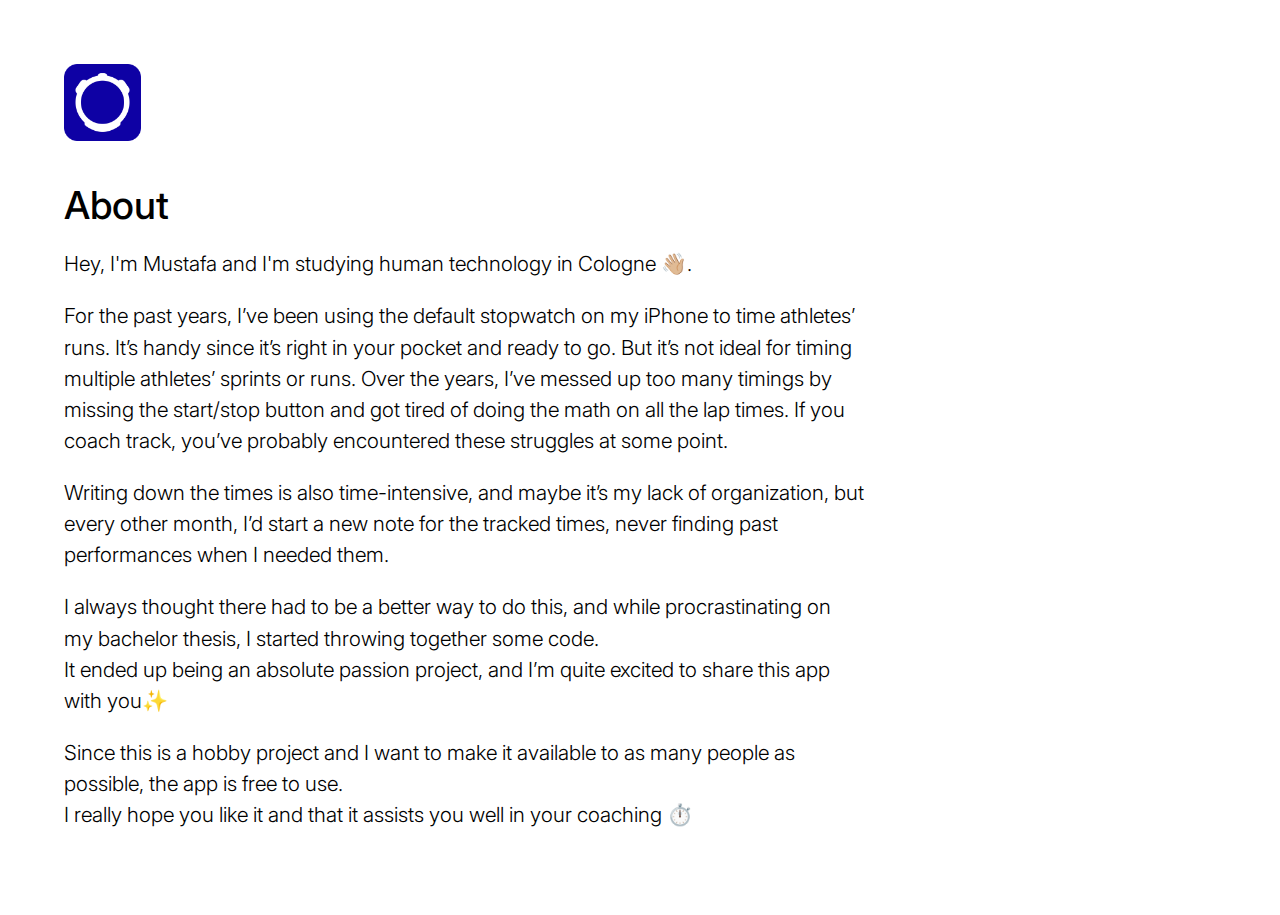
==== about.html @ 4d1bce12 "Added existing html, css files and assets folder into the repo" ====
<!doctype html>
<html lang="en">
    <head>
        <meta charset="UTF-8" />
        <meta name="viewport" content="width=device-width, initial-scale=1.0" />
        <title>Sprint Stopwatch</title>
        <link rel="stylesheet" href="styles.css" />
        <link rel="icon" type="image/png" sizes="16x16" href="assets/images/favicons/Favicon-16x16-light.png" media="(prefers-color-scheme: light)">
        <link rel="icon" type="image/png" sizes="16x16" href="assets/images/favicons/Favicon-16x16-dark.png" media="(prefers-color-scheme: dark)">
        <link rel="icon" type="image/png" sizes="32x32" href="assets/images/favicons/Favicon-32x32-light.png" media="(prefers-color-scheme: light)">
        <link rel="icon" type="image/png" sizes="32x32" href="assets/images/favicons/Favicon-32x32-dark.png" media="(prefers-color-scheme: dark)">
    </head>
    </head>
    <body>
            <div class="privacy-content">
               <a href="index.html" class="link-as-logo">
                   <picture>
                       <source srcset="assets/images/applogo/SprintStopwatch_AppIcon_V2.2_Blue_RoundedCorners.png" media="(prefers-color-scheme: light)">
                       <source srcset="assets/images/applogo/SprintStopwatch_AppIcon_V2.2_Dark_RoundedCorners.png" media="(prefers-color-scheme: dark)">
                       <img class="logo-link" src="assets/images/applogo/SprintStopwatch_AppIcon_V2.2_Blue_RoundedCorners.png" alt="Sprint Stopwatch Logo"/>
                   </picture>
               </a>
               <h3>About</h3>
               <p>
                   Hey, I'm Mustafa and I'm studying human technology in Cologne 👋🏼.
               </p>
               <p>
                   For the past years, I’ve been using the default stopwatch on my iPhone to time athletes’ runs. It’s handy since it’s right in your pocket and ready to go. But it’s not ideal for timing multiple athletes’ sprints or runs. Over the years, I’ve messed up too many timings by missing the start/stop button and got tired of doing the math on all the lap times. If you coach track, you’ve probably encountered these struggles at some point.
               </p>
               <p>
               Writing down the times is also time-intensive, and maybe it’s my lack of organization, but every other month, I’d start a new note for the tracked times, never finding past performances when I needed them.
               </p>
               <p>
                   I always thought there had to be a better way to do this, and while procrastinating on my bachelor thesis, I started throwing together some code.<br>
                   It ended up being an absolute passion project, and I’m quite excited to share this app with you✨
               </p>
               <p>
                   Since this is a hobby project and I want to make it available to as many people as possible, the app is free to use.<br>
                   I really hope you like it and that it assists you well in your coaching ⏱️
               </p>
            </div>
    </body>
</html>
---- styles.css ----
:root {
    /*--fs-600: 3.2rem;*/
    --fs-500: 2.4rem;
    --fs-400: 1.9rem;
    --textpadding: 1.2rem;
    --cp: 4rem;
    --vpt: 3.2rem;
    --vpb: 0rem;
    --bm: 2rem;
    --badgewidth: 12rem;
    --logowidth: 6.6rem;
    --img-on-video-width: 19.6rem;
    --img-on-video-height: 40.6rem;
    --videowidth: 17.57rem;
    --logo-as-link-width: 4.8rem;
    --logo-as-link-pb: 1.1rem;
    --text: 1.3rem;
    --text-fw: 300;
}

@media (max-width: /*722*/450px) {
    :root {
        /*--fs-600: 2.9rem;*/
        --fs-500: 1.33rem;
        --fs-400: 1.32rem;
        --fs-footer: 0.95rem;
        --textpadding: 0.8rem;
        --cp: 2rem;
        --vpt: 2.8rem;
        --bm: 2rem;
        --badgewidth: 10.5rem;
        --logowidth: 4.8rem;
        --img-on-video-width: 15.4rem;
        --img-on-video-height: 31.9rem;
        --videowidth: 13.805rem;
        --logo-as-link-width: 3.8rem;
        --logo-as-link-pb: 0.7rem;
        --text: 0.95rem;
        ---text-fw: 400;
    }
}
@media (max-width: /*722*/380px) {
    :root {
        /*--fs-600: 2.9rem;*/
        --fs-500: 1.23rem;
        --fs-400: 1.12rem;
        --fs-footer: 0.9rem;
        --textpadding: 0.8rem;
        --cp: 2rem;
        --vpt: 2.8rem;
        --bm: 2rem;
        --badgewidth: 10.5rem;
        --logowidth: 4.8rem;
        --img-on-video-width: 14rem;
        --img-on-video-height: 29rem;
        --videowidth: 12.55rem;
        --logo-as-link-width: 3.4rem;
        --logo-as-link-pb: 0.5rem;
        --text: 0.9rem;
    }
}

html,
body {
    font-family: Inter, Tahoma, Arial, sans-serif;
    margin: 0;
    padding: 0;
    text-align: left;

    display: flex;
    flex-direction: column;
    height: 100vh;
}

@media (prefers-color-scheme: dark) {
    body {
        background: black;
        color: white;
    }

    .logoStyle {
        content: url("assets/images/applogo/SprintStopwatch_AppIcon_V2.2_Dark_RoundedCorners.png");
    }
}
@media (prefers-color-scheme: light) {
    .logoStyle {
        content: url("assets/images/applogo/SprintStopwatch_AppIcon_V2.2_Blue_RoundedCorners.png");
    }
}

.container {
    display: flex;
    flex-wrap: nowrap;
    flex: 1;
}

@media (max-width: 930px) {
    :root {
        --vpb: 3.4rem;
    }
    .container {
        flex-wrap: wrap;
    }
}

.content {
    display: flex;
    flex-direction: column;
    justify-content: center;
    width: 100%;
    padding-left: var(--cp);
    padding-right: var(--cp);
    padding-top: var(--cp);
    padding-bottom: var(--bm);
}

.video {
    display: flex;
    justify-content: center;
    align-items: center;
    width: 100%;
}
.videoStyle {
    padding-top: var(--vpt);
    padding-bottom: var(--vpb);
}

.img-on-video {
    position: relative;
    width: var(--img-on-video-width);
    height: var(--img-on-video-height);
    overflow: hidden;
}

.img-on-video video {
    position: absolute;
    top: 50%;
    left: 50%;
    width: var(--videowidth);
    object-fit: cover;
    transform: translate(-50%, -50%);
}

.img-on-video img {
    position: absolute;
    top: 50%;
    left: 50%;
    width: var(--img-on-video-width);
    height: auto;
    object-fit: cover;
    pointer-events: none;
    z-index: 2;
    transform: translate(-50%, -50%);
}

.videoShape {
    background: blue;

    /* width: var(--videowidth);*/
    border-radius: 7%;
    overflow: hidden;
    -webkit-transform: translateZ(0);
}

.logoStyle {
    padding-top: var(--fs-400);
    padding-bottom: var(--textpadding);
    width: var(--logowidth);
}

.footer {
    display: flex;
    min-height: 5%;
    padding-left: var(--cp);
    padding-bottom: 16px;
}

.svg-button {
    display: inline-block;
    cursor: pointer;
    text-decoration: none; /* Remove underline from the link */
    margin-top: var(--bm);
}
.badgeStyle {
    width: var(--badgewidth);
}

.links-as-text {
    color: inherit;
    text-decoration: none;
    padding-right: 20px;
    font-size: var(--fs-footer);
    font-weight: 200;
}

.link-as-logo {
    display: inline-block;
    text-decoration: none;
}

.logo-link {
    width: var(--logo-as-link-width);
    padding-bottom: var(--logo-as-link-pb);
}

.privacy-content {
    padding: var(--cp);
}

h1 {
    font-size: var(--cp);
    margin-top: var(--textpadding);
    margin-bottom: var(--textpadding);
    font-weight: 600;
}

h3 {
    font-size: var(--fs-500);
    margin-top: var(--textpadding);
    margin-bottom: var(--textpadding);
    font-weight: 480;
}

h4 {
    font-size: var(--fs-400);
    margin-top: var(--textpadding);
    margin-bottom: var(--textpadding);
    font-weight: 300;
}

p {
    /* width: 90%;*/
    font-weight: var(--text-fw);
    font-size: var(--text);
    width: 100%;
    overflow-wrap: break-word;
    padding-right: var(--fs-footer);
    line-height: 1.5;
    max-width: 800px;
    box-sizing: border-box;
}
@font-face {
    font-family: "Inter";
    src: url("assets/fonts/Inter_28pt-SemiBold.ttf") format("truetype");
    font-weight: 600;
    font-style: normal;
}
@font-face {
    font-family: "Inter";
    src: url("assets/fonts/Inter_28pt-Medium.ttf") format("truetype");
    font-weight: 500;
    font-style: normal;
}
@font-face {
    font-family: "Inter";
    src: url("assets/fonts/Inter_24pt-Regular.ttf") format("truetype");
    font-weight: 400;
    font-style: normal;
}
@font-face {
    font-family: "Inter";
    src: url("assets/fonts/Inter_18pt-Regular.ttf") format("truetype");
    font-weight: 400;
    font-style: normal;
}
@font-face {
    font-family: "Inter";
    src: url("assets/fonts/Inter_24pt-Light.ttf") format("truetype");
    font-weight: 300;
    font-style: light;
}
@font-face {
    font-family: "Inter";
    src: url("assets/fonts/Inter_18pt-ExtraLight.ttf") format("truetype");
    font-weight: 200;
    font-style: Extra Light;
}
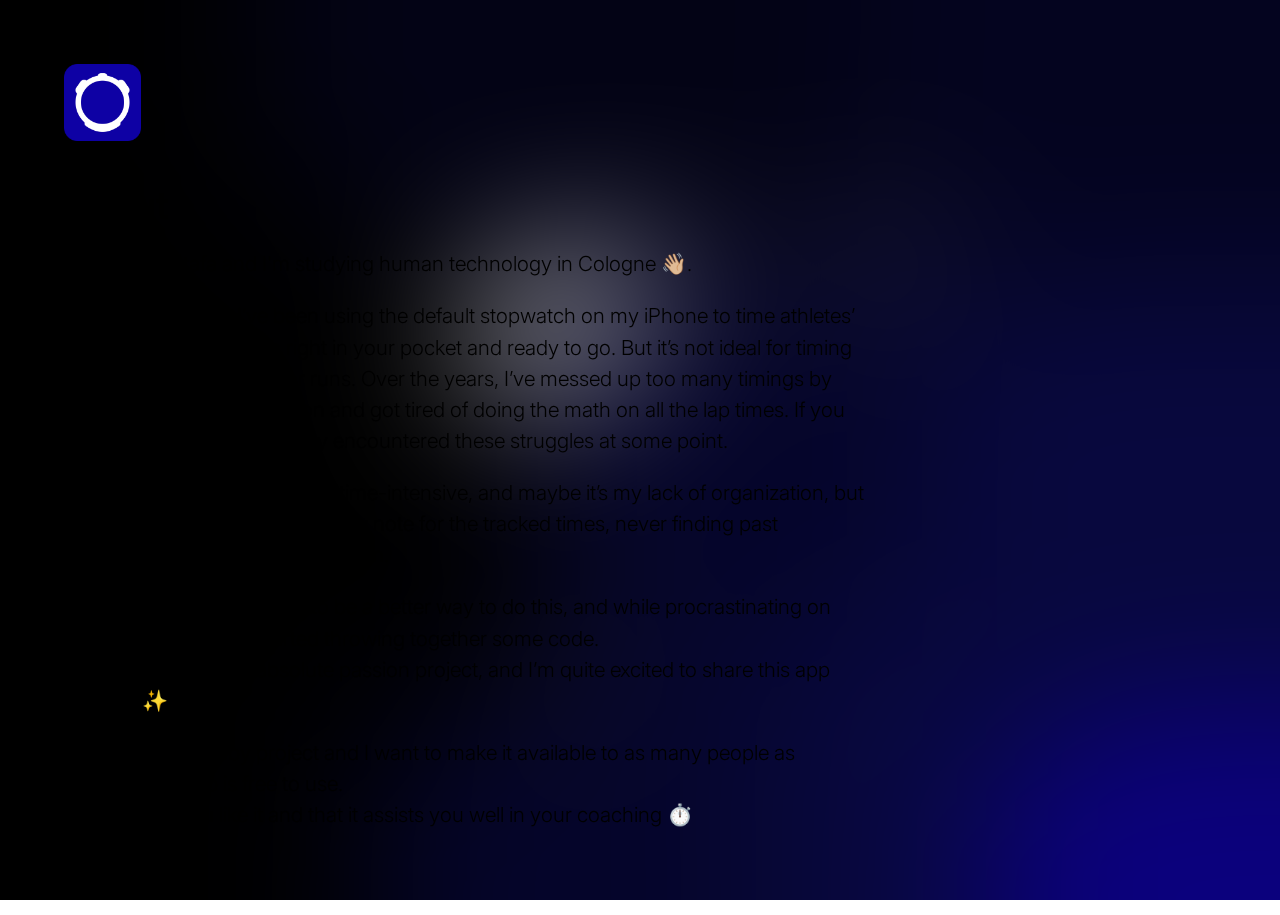
==== commit fdba1390: "added the gradient to all the html files" ====
--- a/about.html
+++ b/about.html
@@ -12,6 +12,18 @@
     </head>
     </head>
     <body>
+        <div class="gradientContainer">
+            <div></div>
+            <div></div>
+            <div></div>
+            <div></div>
+            <div></div>
+            <div></div>
+            <div></div>
+            <div></div>
+            <div></div>
+            <div></div>
+        </div>
             <div class="privacy-content">
                <a href="index.html" class="link-as-logo">
                    <picture>
--- a/styles.css
+++ b/styles.css
@@ -66,7 +66,6 @@
     margin: 0;
     padding: 0;
     text-align: left;
-
     display: flex;
     flex-direction: column;
     height: 100vh;
@@ -275,3 +274,102 @@
     font-weight: 200;
     font-style: Extra Light;
 }
+
+.gradientContainer {
+    height: 100%;
+    width: 100%;
+    position: fixed;
+    margin: auto;
+    top: 0;
+    left: 0;
+    right: 0;
+    bottom: 0;
+    box-sizing: border-box;
+    overflow: hidden;
+    z-index: -1;
+}
+.gradientContainer div {
+    position: absolute;
+    border-radius: 40%;
+}
+.gradientContainer div:nth-child(1) {
+    height: 50%;
+    width: 55%;
+    background-color: black;
+    left: -10%;
+    top: -10%;
+}
+.gradientContainer div:nth-child(2) {
+    height: 50%;
+    width: 60%;
+    background-color: #030315;
+    top: -20%;
+    right: 20%;
+}
+.gradientContainer div:nth-child(3) {
+    height: 45%;
+    width: 45%;
+    background-color: #04041f;
+    top: -10%;
+    right: -12%;
+}
+
+.gradientContainer div:nth-child(4) {
+    height: 66%;
+    width: 60%;
+    background-color: black;
+    left: -16%;
+    top: 30%;
+}
+.gradientContainer div:nth-child(5) {
+    height: 55%;
+    width: 50%;
+    background-color: #05052a;
+    top: 29%;
+    left: 42%;
+}
+.gradientContainer div:nth-child(6) {
+    height: 48%;
+    width: 40%;
+    background-color: #08083e;
+    top: 31%;
+    right: -12%;
+}
+
+.gradientContainer div:nth-child(7) {
+    height: 46%;
+    width: 43%;
+    background-color: black;
+    left: -12%;
+    bottom: -16%;
+}
+
+.gradientContainer div:nth-child(8) {
+    height: 38%;
+    width: 63%;
+    background-color: #05052a;
+    left: 29%;
+    bottom: -12%;
+}
+.gradientContainer div:nth-child(9) {
+    height: 48%;
+    width: 40%;
+    background-color: #08083e;
+    left: 59%;
+    bottom: -12%;
+}
+
+.gradientContainer div:nth-child(10) {
+    height: 37%;
+    width: 43%;
+    background-color: #0b017d;
+    bottom: -15%;
+    right: -20%;
+}
+.gradientContainer:after {
+    position: absolute;
+    content: "";
+    height: 100%;
+    width: 100%;
+    backdrop-filter: blur(80px);
+}
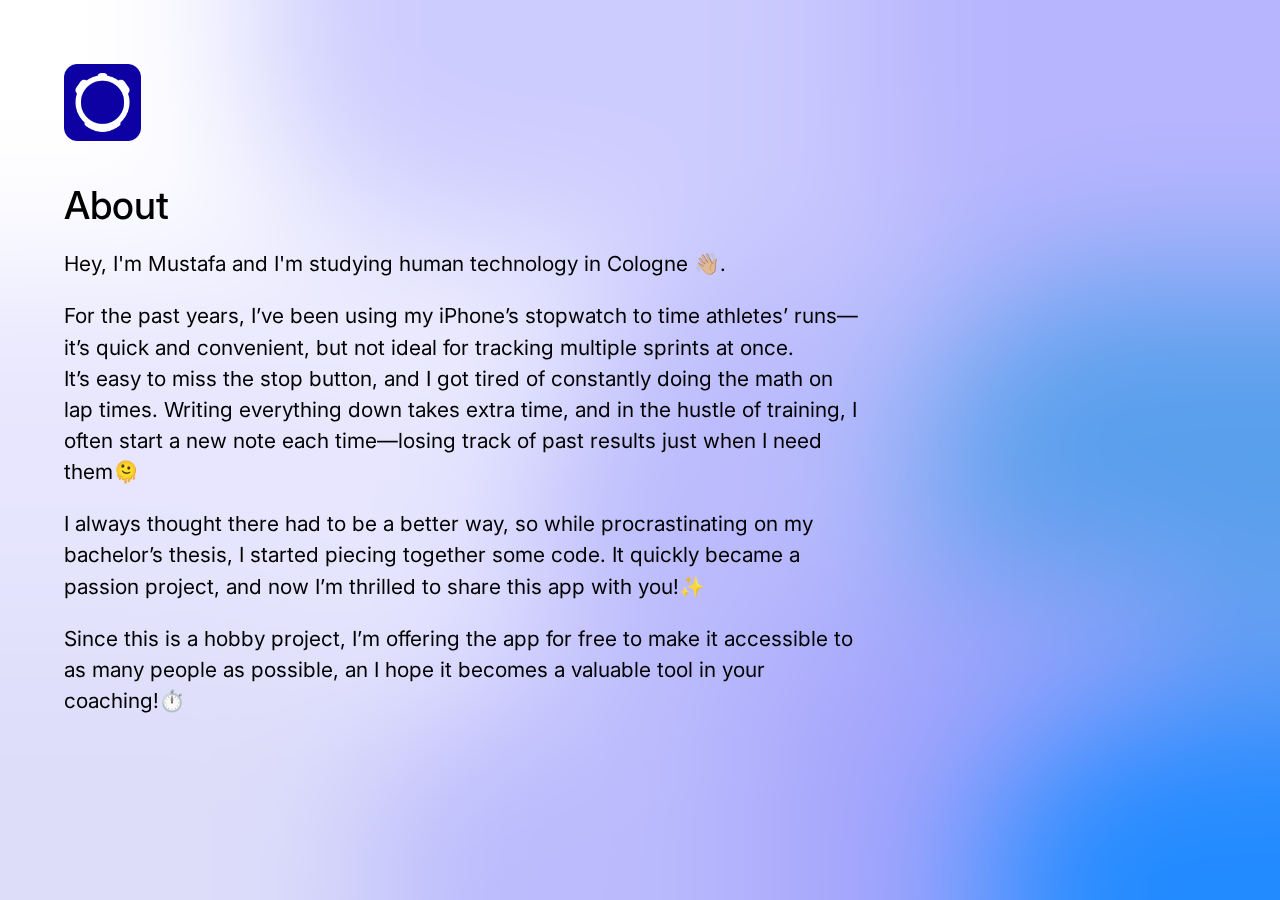
==== commit 558bb76a: "overhauled the about page description and added the privacy policy change log description" ====
--- a/about.html
+++ b/about.html
@@ -37,18 +37,14 @@
                    Hey, I'm Mustafa and I'm studying human technology in Cologne 👋🏼.
                </p>
                <p>
-                   For the past years, I’ve been using the default stopwatch on my iPhone to time athletes’ runs. It’s handy since it’s right in your pocket and ready to go. But it’s not ideal for timing multiple athletes’ sprints or runs. Over the years, I’ve messed up too many timings by missing the start/stop button and got tired of doing the math on all the lap times. If you coach track, you’ve probably encountered these struggles at some point.
+                   For the past years, I’ve been using my iPhone’s stopwatch to time athletes’ runs—it’s quick and convenient, but not ideal for tracking multiple sprints at once.<br>
+                   It’s easy to miss the stop button, and I got tired of constantly doing the math on lap times. Writing everything down takes extra time, and in the hustle of training, I often start a new note each time—losing track of past results just when I need them🫠
                </p>
                <p>
-               Writing down the times is also time-intensive, and maybe it’s my lack of organization, but every other month, I’d start a new note for the tracked times, never finding past performances when I needed them.
+                   I always thought there had to be a better way, so while procrastinating on my bachelor’s thesis, I started piecing together some code. It quickly became a passion project, and now I’m thrilled to share this app with you!✨
                </p>
                <p>
-                   I always thought there had to be a better way to do this, and while procrastinating on my bachelor thesis, I started throwing together some code.<br>
-                   It ended up being an absolute passion project, and I’m quite excited to share this app with you✨
-               </p>
-               <p>
-                   Since this is a hobby project and I want to make it available to as many people as possible, the app is free to use.<br>
-                   I really hope you like it and that it assists you well in your coaching ⏱️
+                  Since this is a hobby project, I’m offering the app for free to make it accessible to as many people as possible, an I hope it becomes a valuable tool in your coaching!⏱️
                </p>
             </div>
     </body>
--- a/styles.css
+++ b/styles.css
@@ -15,7 +15,7 @@
     --logo-as-link-width: 4.8rem;
     --logo-as-link-pb: 1.1rem;
     --text: 1.3rem;
-    --text-fw: 300;
+    --text-fw: 400;
 }
 
 @media (max-width: /*722*/450px) {
@@ -36,13 +36,13 @@
         --logo-as-link-width: 3.8rem;
         --logo-as-link-pb: 0.7rem;
         --text: 0.95rem;
-        ---text-fw: 400;
+        --text-fw: 400;
     }
 }
 @media (max-width: /*722*/380px) {
     :root {
         /*--fs-600: 2.9rem;*/
-        --fs-500: 1.23rem;
+        --fs-500: 1.28rem;
         --fs-400: 1.12rem;
         --fs-footer: 0.9rem;
         --textpadding: 0.8rem;
@@ -57,6 +57,7 @@
         --logo-as-link-width: 3.4rem;
         --logo-as-link-pb: 0.5rem;
         --text: 0.9rem;
+        --text-fw: 400;
     }
 }
 
@@ -80,11 +81,29 @@
     .logoStyle {
         content: url("assets/images/applogo/SprintStopwatch_AppIcon_V2.2_Dark_RoundedCorners.png");
     }
+
+    h4 {
+        font-weight: 300;
+    }
+
+    /* .img-on-video video {
+        background: url("assets/images/videoThumbnail/StrintStopwatchPosterDark.png")
+            no-repeat 0 0;
+    }*/
 }
 @media (prefers-color-scheme: light) {
     .logoStyle {
         content: url("assets/images/applogo/SprintStopwatch_AppIcon_V2.2_Blue_RoundedCorners.png");
     }
+
+    h4 {
+        font-weight: 400;
+    }
+
+    /*.img-on-video video {
+        background: url("assets/images/videoThumbnail/StrintStopwatchPosterLight.png")
+            no-repeat 0 0;
+    }*/
 }
 
 .container {
@@ -138,6 +157,10 @@
     width: var(--videowidth);
     object-fit: cover;
     transform: translate(-50%, -50%);
+    /*  -webkit-background-size: cover;
+    -moz-background-size: cover;
+    -o-background-size: cover;
+    background-size: cover;*/
 }
 
 .img-on-video img {
@@ -153,14 +176,20 @@
 }
 
 .videoShape {
-    background: blue;
-
-    /* width: var(--videowidth);*/
     border-radius: 7%;
     overflow: hidden;
     -webkit-transform: translateZ(0);
 }
 
+.videoShape::-webkit-media-controls {
+    display: none !important;
+}
+
+@supports (-webkit-appearance: none) {
+    .videoShape {
+        display: block;
+    }
+}
 .logoStyle {
     padding-top: var(--fs-400);
     padding-bottom: var(--textpadding);
@@ -189,7 +218,7 @@
     text-decoration: none;
     padding-right: 20px;
     font-size: var(--fs-footer);
-    font-weight: 200;
+    font-weight: 300;
 }
 
 .link-as-logo {
@@ -224,7 +253,13 @@
     font-size: var(--fs-400);
     margin-top: var(--textpadding);
     margin-bottom: var(--textpadding);
-    font-weight: 300;
+}
+
+h5 {
+    margin-top: var(--vpt);
+    margin-bottom: 0rem;
+    font-size: var(--text);
+    font-weight: 600;
 }
 
 p {
@@ -237,6 +272,13 @@
     line-height: 1.5;
     max-width: 800px;
     box-sizing: border-box;
+}
+ul {
+    margin-block-start: 0.6rem;
+}
+li {
+    font-weight: var(--text-fw);
+    font-size: var(--text);
 }
 @font-face {
     font-family: "Inter";
@@ -287,6 +329,10 @@
     box-sizing: border-box;
     overflow: hidden;
     z-index: -1;
+    backface-visibility: hidden; /* Helps reduce lag in Safari */
+    -webkit-backface-visibility: hidden;
+    will-change: transform;
+    transform: translateZ(0);
 }
 .gradientContainer div {
     position: absolute;
@@ -295,21 +341,18 @@
 .gradientContainer div:nth-child(1) {
     height: 50%;
     width: 55%;
-    background-color: black;
     left: -10%;
     top: -10%;
 }
 .gradientContainer div:nth-child(2) {
     height: 50%;
     width: 60%;
-    background-color: #030315;
     top: -20%;
     right: 20%;
 }
 .gradientContainer div:nth-child(3) {
     height: 45%;
     width: 45%;
-    background-color: #04041f;
     top: -10%;
     right: -12%;
 }
@@ -317,21 +360,18 @@
 .gradientContainer div:nth-child(4) {
     height: 66%;
     width: 60%;
-    background-color: black;
     left: -16%;
     top: 30%;
 }
 .gradientContainer div:nth-child(5) {
     height: 55%;
     width: 50%;
-    background-color: #05052a;
     top: 29%;
     left: 42%;
 }
 .gradientContainer div:nth-child(6) {
     height: 48%;
     width: 40%;
-    background-color: #08083e;
     top: 31%;
     right: -12%;
 }
@@ -339,7 +379,6 @@
 .gradientContainer div:nth-child(7) {
     height: 46%;
     width: 43%;
-    background-color: black;
     left: -12%;
     bottom: -16%;
 }
@@ -347,14 +386,12 @@
 .gradientContainer div:nth-child(8) {
     height: 38%;
     width: 63%;
-    background-color: #05052a;
     left: 29%;
     bottom: -12%;
 }
 .gradientContainer div:nth-child(9) {
     height: 48%;
     width: 40%;
-    background-color: #08083e;
     left: 59%;
     bottom: -12%;
 }
@@ -362,7 +399,6 @@
 .gradientContainer div:nth-child(10) {
     height: 37%;
     width: 43%;
-    background-color: #0b017d;
     bottom: -15%;
     right: -20%;
 }
@@ -371,5 +407,72 @@
     content: "";
     height: 100%;
     width: 100%;
+    -webkit-backdrop-filter: blur(80px);
     backdrop-filter: blur(80px);
 }
+
+@media (prefers-color-scheme: light) {
+    .gradientContainer div:nth-child(1) {
+        background-color: white;
+    }
+    .gradientContainer div:nth-child(2) {
+        background-color: #cdccfe;
+    }
+    .gradientContainer div:nth-child(3) {
+        background-color: #b7b5fe;
+    }
+    .gradientContainer div:nth-child(4) {
+        background-color: #e7e6fe;
+    }
+    .gradientContainer div:nth-child(5) {
+        background-color: #bbbbfd;
+    }
+    .gradientContainer div:nth-child(6) {
+        background-color: #579fec;
+    }
+    .gradientContainer div:nth-child(7) {
+        background-color: #ddddfa;
+    }
+    .gradientContainer div:nth-child(8) {
+        background-color: #bbbbfd;
+    }
+    .gradientContainer div:nth-child(9) {
+        background-color: #a5a5fc;
+    }
+    .gradientContainer div:nth-child(10) {
+        background-color: #218bff; /*499dfc*/
+    }
+}
+
+@media (prefers-color-scheme: dark) {
+    .gradientContainer div:nth-child(1) {
+        background-color: black;
+    }
+    .gradientContainer div:nth-child(2) {
+        background-color: #030315;
+    }
+    .gradientContainer div:nth-child(3) {
+        background-color: #04041f;
+    }
+    .gradientContainer div:nth-child(4) {
+        background-color: black;
+    }
+    .gradientContainer div:nth-child(5) {
+        background-color: #05052a;
+    }
+    .gradientContainer div:nth-child(6) {
+        background-color: #08083e;
+    }
+    .gradientContainer div:nth-child(7) {
+        background-color: black;
+    }
+    .gradientContainer div:nth-child(8) {
+        background-color: #05052a;
+    }
+    .gradientContainer div:nth-child(9) {
+        background-color: #08083e;
+    }
+    .gradientContainer div:nth-child(10) {
+        background-color: #0b017d;
+    }
+}
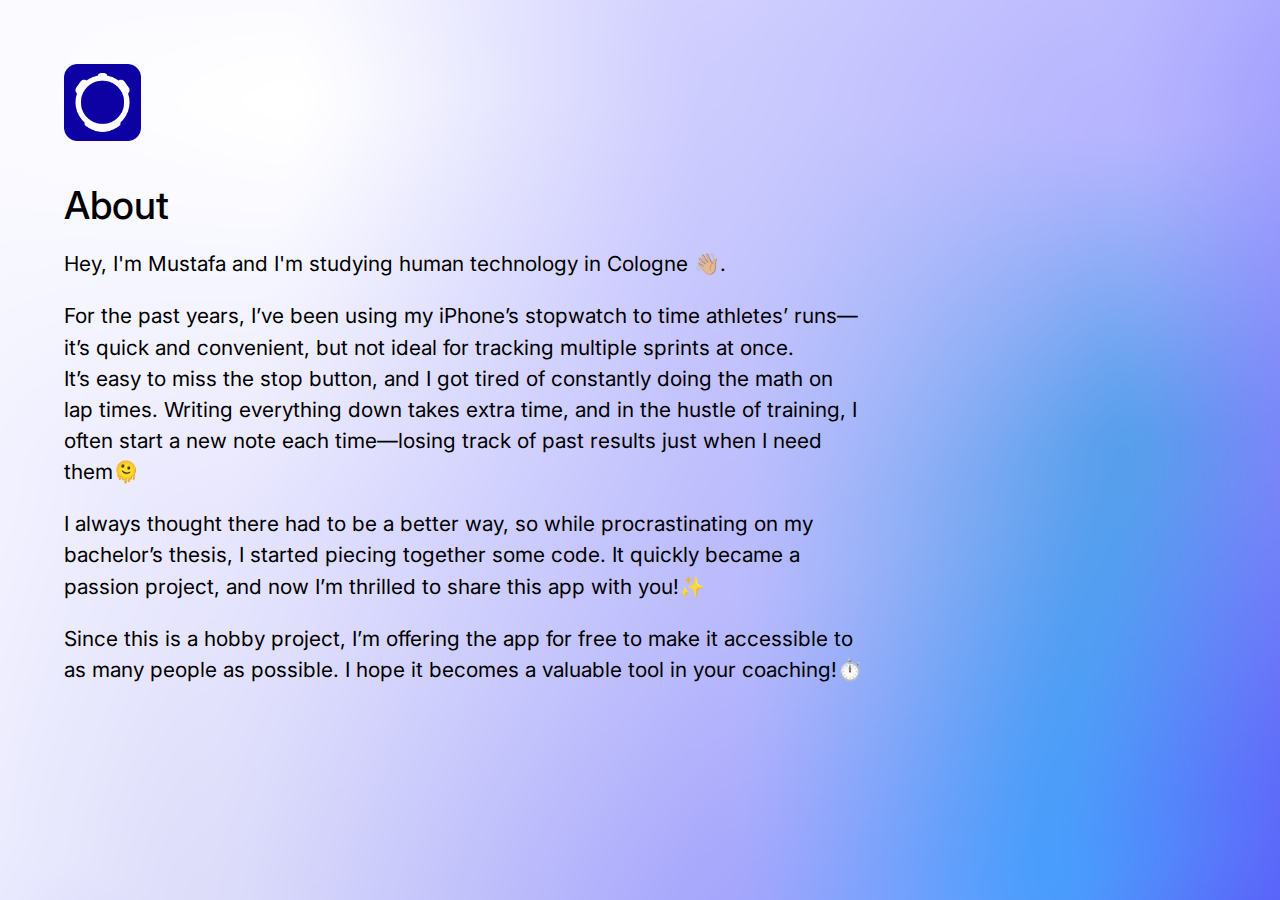
==== commit 023305c3: "switched the gradient to a png" ====
--- a/about.html
+++ b/about.html
@@ -12,18 +12,6 @@
     </head>
     </head>
     <body>
-        <div class="gradientContainer">
-            <div></div>
-            <div></div>
-            <div></div>
-            <div></div>
-            <div></div>
-            <div></div>
-            <div></div>
-            <div></div>
-            <div></div>
-            <div></div>
-        </div>
             <div class="privacy-content">
                <a href="index.html" class="link-as-logo">
                    <picture>
@@ -44,7 +32,7 @@
                    I always thought there had to be a better way, so while procrastinating on my bachelor’s thesis, I started piecing together some code. It quickly became a passion project, and now I’m thrilled to share this app with you!✨
                </p>
                <p>
-                  Since this is a hobby project, I’m offering the app for free to make it accessible to as many people as possible, an I hope it becomes a valuable tool in your coaching!⏱️
+                  Since this is a hobby project, I’m offering the app for free to make it accessible to as many people as possible. I hope it becomes a valuable tool in your coaching!⏱️
                </p>
             </div>
     </body>
--- a/styles.css
+++ b/styles.css
@@ -72,9 +72,18 @@
     height: 100vh;
 }
 
+body {
+    background-position: center;
+    background-size: cover;
+    background-attachment: fixed;
+    background-repeat: no-repeat;
+    background-image: url("assets/images/backgroundGradient/GradientLight.png");
+}
+
 @media (prefers-color-scheme: dark) {
     body {
-        background: black;
+        background-image: url("assets/images/backgroundGradient/GradientDark.png");
+        /*background: black;*/
         color: white;
     }
 
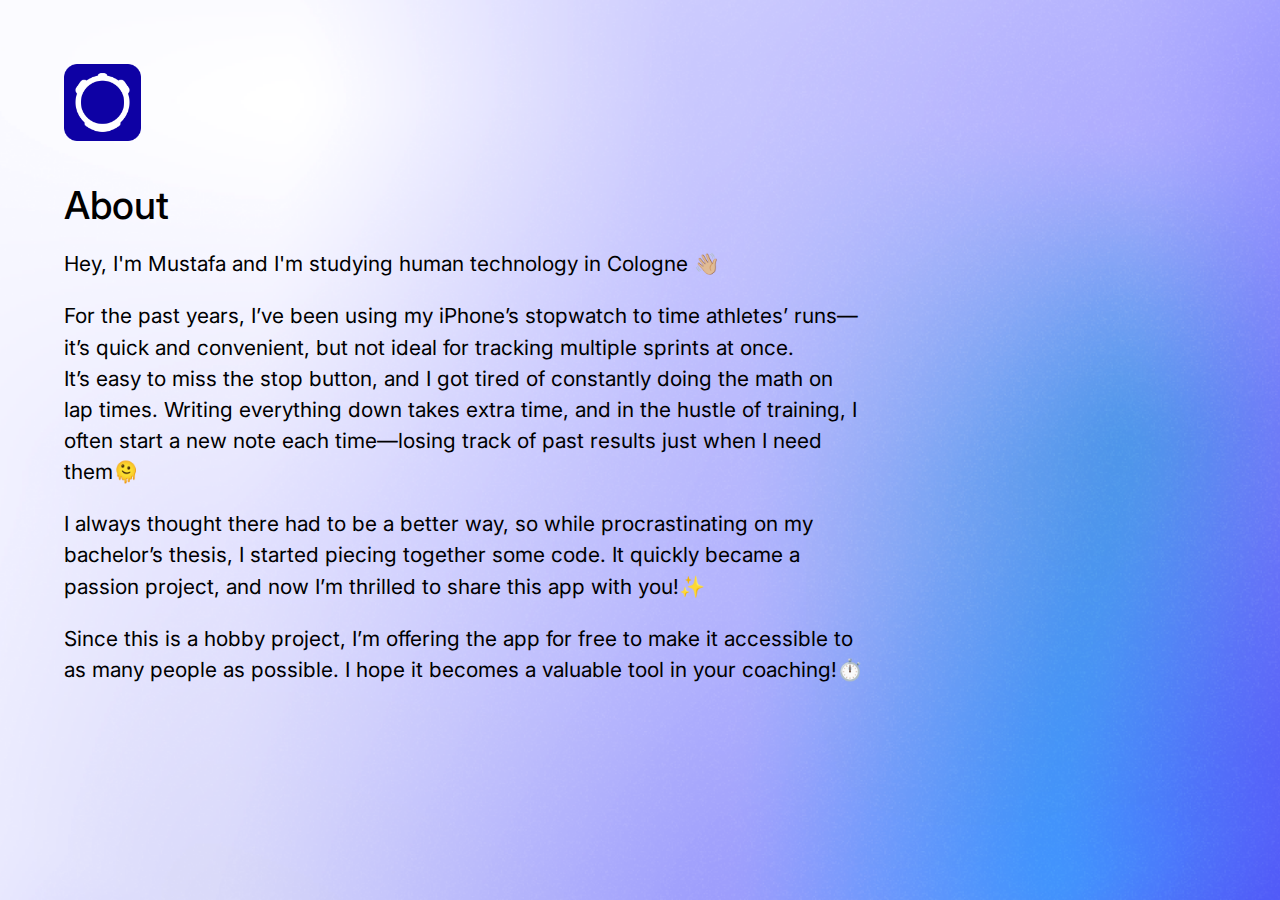
==== commit b01bffe1: "removed the file extensions from the links, lets see if it works" ====
--- a/about.html
+++ b/about.html
@@ -13,7 +13,7 @@
     </head>
     <body>
             <div class="privacy-content">
-               <a href="index.html" class="link-as-logo">
+               <a href="./" class="link-as-logo">
                    <picture>
                        <source srcset="assets/images/applogo/SprintStopwatch_AppIcon_V2.2_Blue_RoundedCorners.png" media="(prefers-color-scheme: light)">
                        <source srcset="assets/images/applogo/SprintStopwatch_AppIcon_V2.2_Dark_RoundedCorners.png" media="(prefers-color-scheme: dark)">
@@ -22,7 +22,7 @@
                </a>
                <h3>About</h3>
                <p>
-                   Hey, I'm Mustafa and I'm studying human technology in Cologne 👋🏼.
+                   Hey, I'm Mustafa and I'm studying human technology in Cologne 👋🏼
                </p>
                <p>
                    For the past years, I’ve been using my iPhone’s stopwatch to time athletes’ runs—it’s quick and convenient, but not ideal for tracking multiple sprints at once.<br>
--- a/styles.css
+++ b/styles.css
@@ -70,6 +70,7 @@
     display: flex;
     flex-direction: column;
     height: 100vh;
+    overscroll-behavior: none;
 }
 
 body {
@@ -77,12 +78,12 @@
     background-size: cover;
     background-attachment: fixed;
     background-repeat: no-repeat;
-    background-image: url("assets/images/backgroundGradient/GradientLight.png");
+    background-image: url("assets/images/backgroundGradient/GradientWithFilterLight.png");
 }
 
 @media (prefers-color-scheme: dark) {
     body {
-        background-image: url("assets/images/backgroundGradient/GradientDark.png");
+        background-image: url("assets/images/backgroundGradient/GradientWithFilterDark.png");
         /*background: black;*/
         color: white;
     }
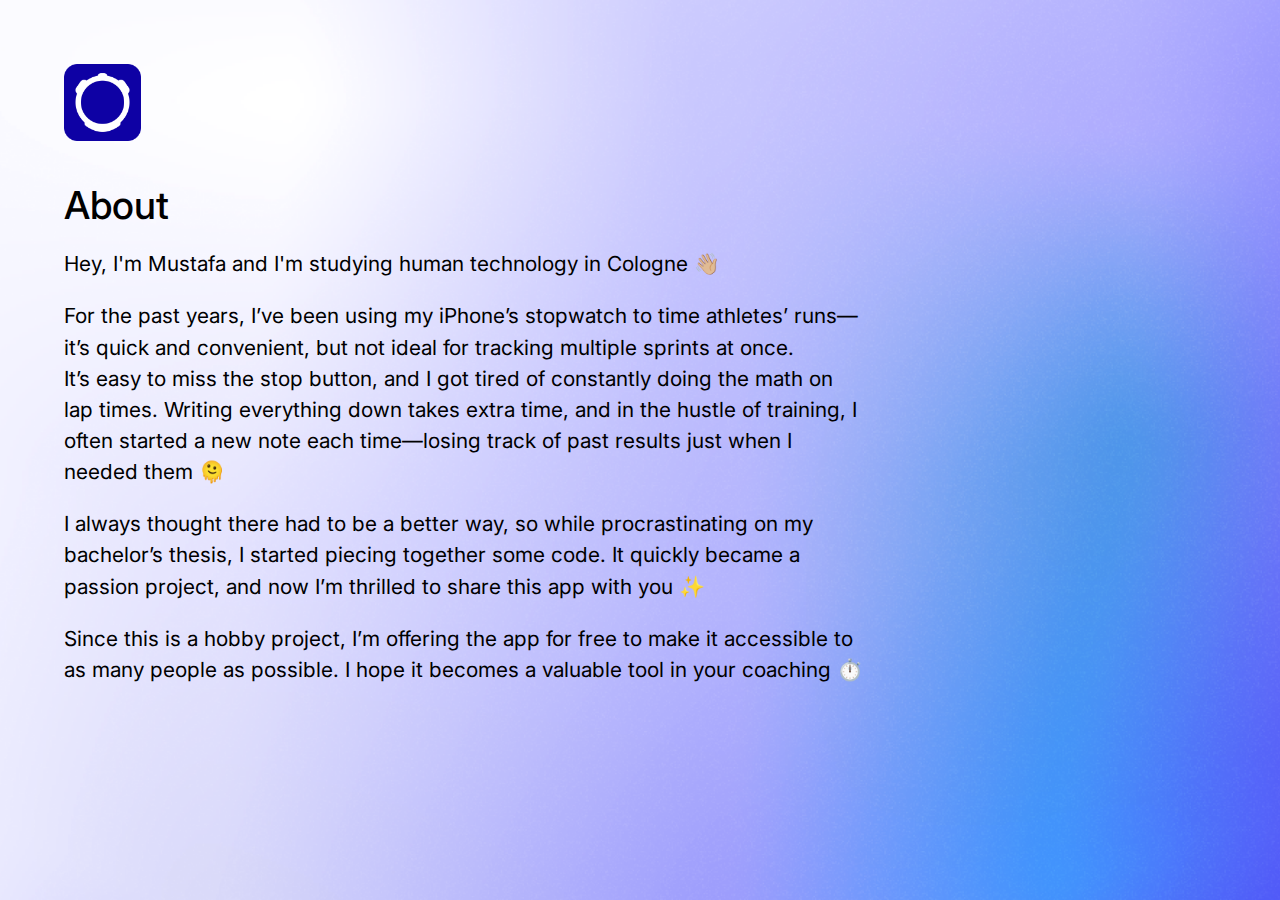
==== commit 01ec9b05: "made the text larger for mobile and fixed little things in the about text" ====
--- a/about.html
+++ b/about.html
@@ -26,13 +26,13 @@
                </p>
                <p>
                    For the past years, I’ve been using my iPhone’s stopwatch to time athletes’ runs—it’s quick and convenient, but not ideal for tracking multiple sprints at once.<br>
-                   It’s easy to miss the stop button, and I got tired of constantly doing the math on lap times. Writing everything down takes extra time, and in the hustle of training, I often start a new note each time—losing track of past results just when I need them🫠
+                   It’s easy to miss the stop button, and I got tired of constantly doing the math on lap times. Writing everything down takes extra time, and in the hustle of training, I often started a new note each time—losing track of past results just when I needed them 🫠
                </p>
                <p>
-                   I always thought there had to be a better way, so while procrastinating on my bachelor’s thesis, I started piecing together some code. It quickly became a passion project, and now I’m thrilled to share this app with you!✨
+                   I always thought there had to be a better way, so while procrastinating on my bachelor’s thesis, I started piecing together some code. It quickly became a passion project, and now I’m thrilled to share this app with you ✨
                </p>
                <p>
-                  Since this is a hobby project, I’m offering the app for free to make it accessible to as many people as possible. I hope it becomes a valuable tool in your coaching!⏱️
+                  Since this is a hobby project, I’m offering the app for free to make it accessible to as many people as possible. I hope it becomes a valuable tool in your coaching ⏱️
                </p>
             </div>
     </body>
--- a/styles.css
+++ b/styles.css
@@ -35,7 +35,7 @@
         --videowidth: 13.805rem;
         --logo-as-link-width: 3.8rem;
         --logo-as-link-pb: 0.7rem;
-        --text: 0.95rem;
+        --text: 1.05rem;
         --text-fw: 400;
     }
 }
@@ -56,7 +56,7 @@
         --videowidth: 12.55rem;
         --logo-as-link-width: 3.4rem;
         --logo-as-link-pb: 0.5rem;
-        --text: 0.9rem;
+        --text: 1rem;
         --text-fw: 400;
     }
 }
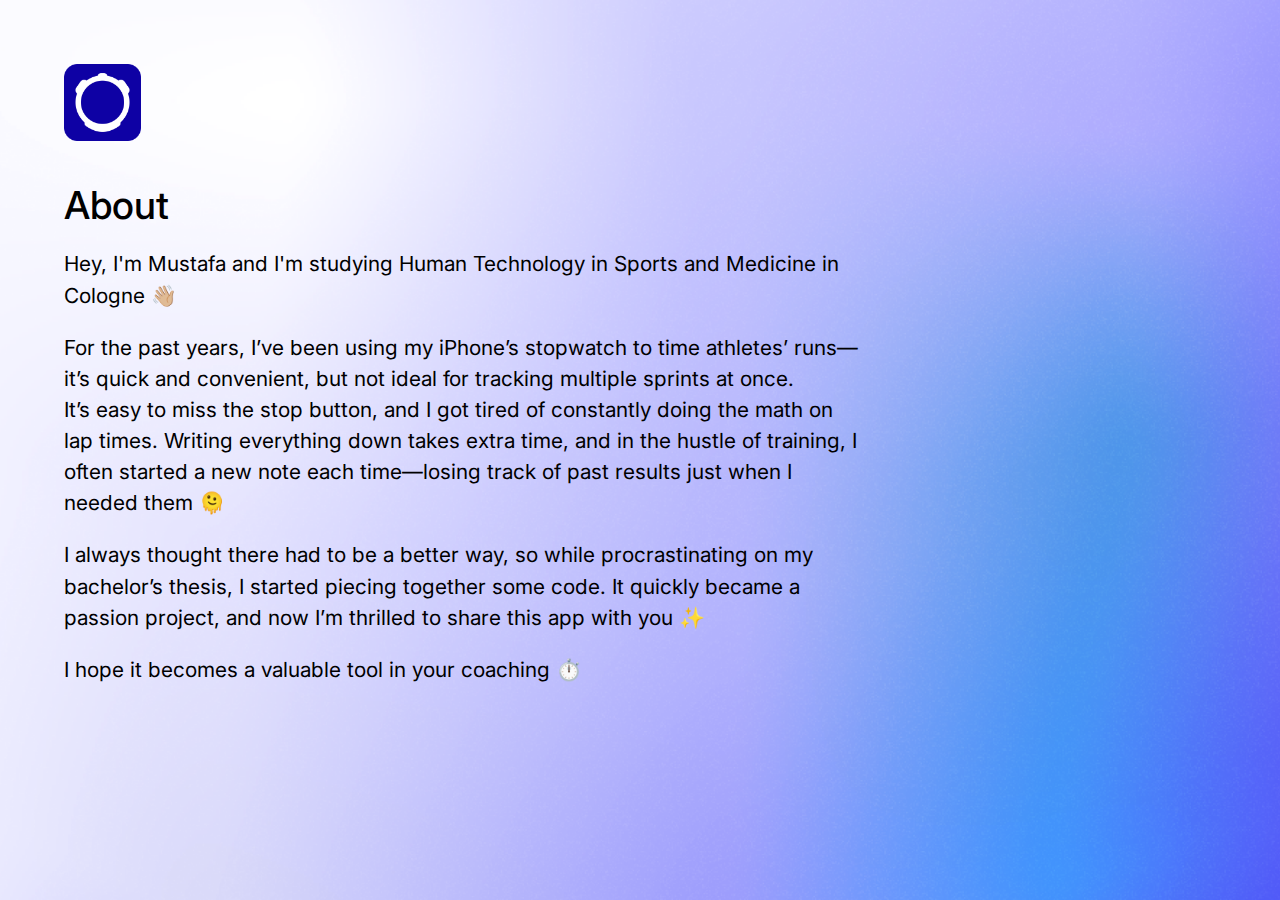
==== commit 1dfa4235: "changed the about page description" ====
--- a/about.html
+++ b/about.html
@@ -22,7 +22,7 @@
                </a>
                <h3>About</h3>
                <p>
-                   Hey, I'm Mustafa and I'm studying human technology in Cologne 👋🏼
+                   Hey, I'm Mustafa and I'm studying Human Technology in Sports and Medicine in Cologne 👋🏼
                </p>
                <p>
                    For the past years, I’ve been using my iPhone’s stopwatch to time athletes’ runs—it’s quick and convenient, but not ideal for tracking multiple sprints at once.<br>
@@ -32,7 +32,7 @@
                    I always thought there had to be a better way, so while procrastinating on my bachelor’s thesis, I started piecing together some code. It quickly became a passion project, and now I’m thrilled to share this app with you ✨
                </p>
                <p>
-                  Since this is a hobby project, I’m offering the app for free to make it accessible to as many people as possible. I hope it becomes a valuable tool in your coaching ⏱️
+                  <!-- Since this is a hobby project, I’m offering the app for free to make it accessible to as many people as possible. -->I hope it becomes a valuable tool in your coaching ⏱️
                </p>
             </div>
     </body>
--- a/styles.css
+++ b/styles.css
@@ -96,6 +96,9 @@
         font-weight: 300;
     }
 
+    p {
+        font-weight: var(--text-fw);
+    }
     /* .img-on-video video {
         background: url("assets/images/videoThumbnail/StrintStopwatchPosterDark.png")
             no-repeat 0 0;
